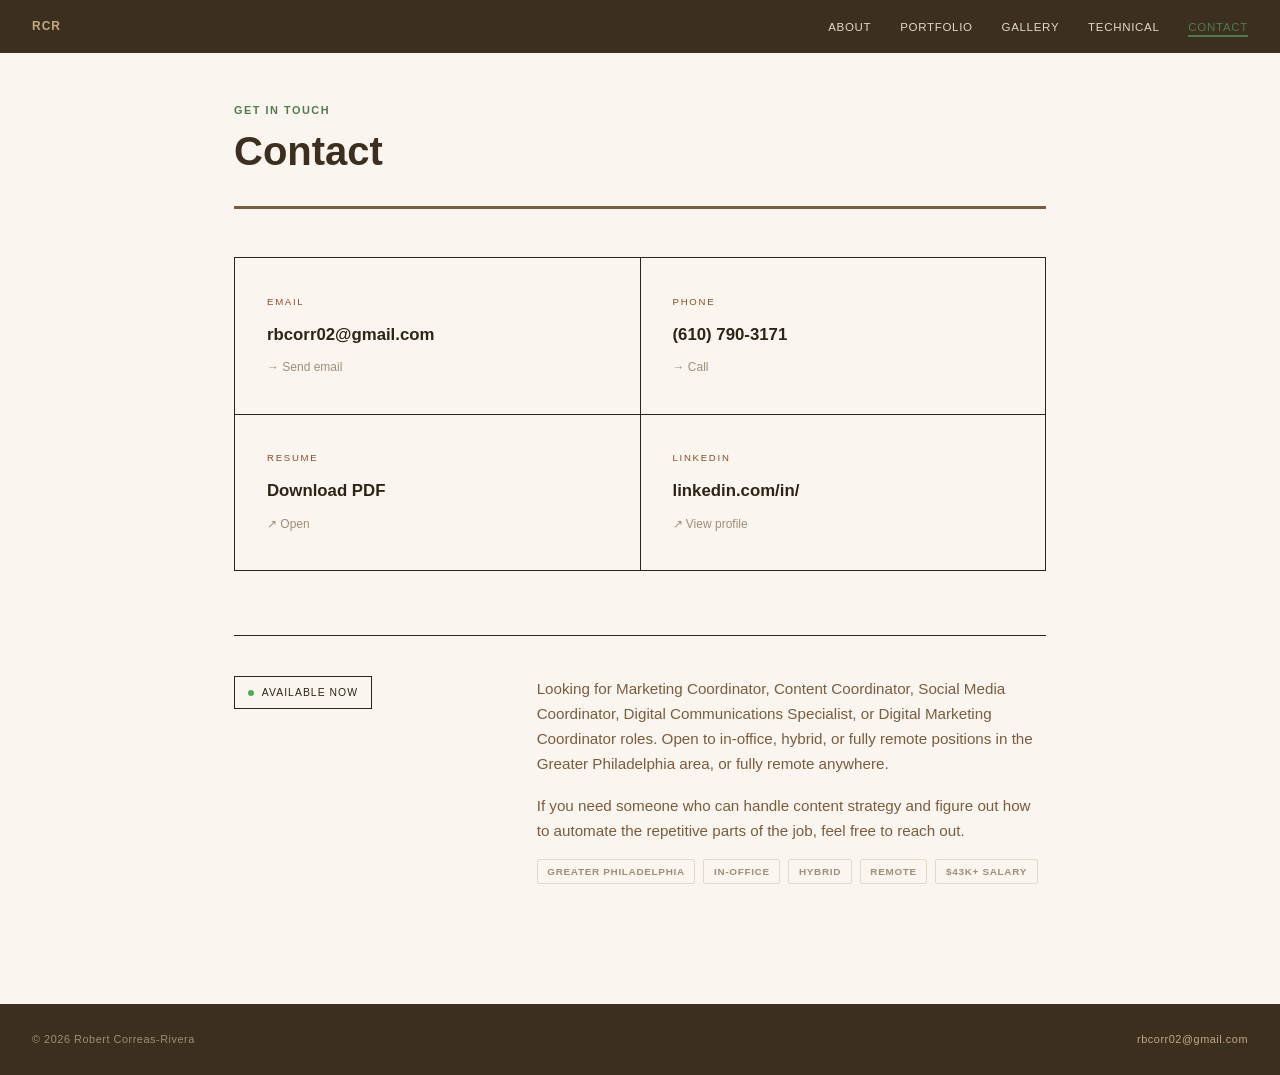
==== contact.html @ 6defd9c9 "Add files via upload" ====
<!DOCTYPE html>
<html lang="en">
<head>
  <meta charset="UTF-8">
  <meta name="viewport" content="width=device-width, initial-scale=1.0">
  <title>Contact — Robert Correas-Rivera</title>
  <link rel="stylesheet" href="style.css">
  <style>
    .contact-grid {
      display: grid;
      grid-template-columns: 1fr 1fr;
      gap: 1px;
      background: var(--bark);
      border: 1.5px solid var(--bark);
      margin-bottom: 4rem;
    }

    .contact-card {
      background: var(--cream);
      padding: 2.2rem 2rem;
      text-decoration: none;
      color: var(--bark);
      display: block;
      transition: background 0.15s;
    }

    .contact-card:hover {
      background: var(--bark);
      color: var(--cream);
    }

    .contact-card:hover .cc-label { color: var(--rust); }
    .contact-card:hover .cc-arrow { color: var(--rust); }

    .cc-label {
      font-family: Verdana, Geneva, Tahoma, sans-serif;
      font-size: 0.6rem;
      letter-spacing: 0.18em;
      text-transform: uppercase;
      color: var(--rust);
      display: block;
      margin-bottom: 0.6rem;
    }

    .cc-value {
      font-size: 1.05rem;
      font-weight: 700;
      display: block;
      margin-bottom: 0.3rem;
      word-break: break-all;
    }

    .cc-arrow {
      font-family: Verdana, Geneva, Tahoma, sans-serif;
      font-size: 0.75rem;
      color: var(--stone);
    }

    .availability {
      border-top: 1.5px solid var(--bark);
      padding: 2.5rem 0;
      display: grid;
      grid-template-columns: 1fr 2fr;
      gap: 3rem;
      margin-bottom: 4rem;
    }

    .availability h2 {
      font-size: 1.2rem;
      font-weight: 700;
      line-height: 1.2;
    }

    .availability p {
      font-size: 0.95rem;
      color: var(--clay);
      line-height: 1.65;
      margin-bottom: 1rem;
    }

    .status-pill {
      display: inline-flex;
      align-items: center;
      gap: 0.5rem;
      font-family: Verdana, Geneva, Tahoma, sans-serif;
      font-size: 0.65rem;
      letter-spacing: 0.1em;
      text-transform: uppercase;
      border: 1.5px solid var(--bark);
      padding: 0.4rem 0.8rem;
      margin-bottom: 1.5rem;
    }

    .status-dot {
      width: 6px;
      height: 6px;
      border-radius: 50%;
      background: #4caf50;
      animation: pulse 2s infinite;
    }

    @keyframes pulse {
      0%, 100% { opacity: 1; }
      50% { opacity: 0.4; }
    }

    .prefs {
      display: flex;
      flex-wrap: wrap;
      gap: 0.5rem;
      margin-top: 0.8rem;
    }

    @media (max-width: 600px) {
      .contact-grid { grid-template-columns: 1fr; }
      .availability { grid-template-columns: 1fr; gap: 1.2rem; }
    }
  </style>
</head>
<body>

<nav>
  <a href="index.html" class="nav-name">RCR</a>
  <ul class="nav-links">
    <li><a href="index.html">About</a></li>
    <li><a href="portfolio.html">Portfolio</a></li>
    <li><a href="gallery.html">Gallery</a></li>
    <li><a href="technical.html">Technical</a></li>
    <li><a href="contact.html" class="active">Contact</a></li>
  </ul>
</nav>

<div class="container">

  <div class="page-header">
    <p class="eyebrow">Get in Touch</p>
    <h1>Contact</h1>
  </div>

  <div class="contact-grid">
    <a href="mailto:rbcorr02@gmail.com" class="contact-card">
      <span class="cc-label">Email</span>
      <span class="cc-value">rbcorr02@gmail.com</span>
      <span class="cc-arrow">→ Send email</span>
    </a>
    <a href="tel:6107903171" class="contact-card">
      <span class="cc-label">Phone</span>
      <span class="cc-value">(610) 790-3171</span>
      <span class="cc-arrow">→ Call</span>
    </a>
    <a href="Robert_C-R_Resume.pdf" target="_blank" class="contact-card">
      <span class="cc-label">Resume</span>
      <span class="cc-value">Download PDF</span>
      <span class="cc-arrow">↗ Open</span>
    </a>
    <a href="https://www.linkedin.com/in/" target="_blank" class="contact-card">
      <!-- Update the href with your actual LinkedIn URL -->
      <span class="cc-label">LinkedIn</span>
      <span class="cc-value">linkedin.com/in/</span>
      <span class="cc-arrow">↗ View profile</span>
    </a>
  </div>

  <div class="availability">
    <div>
      <div class="status-pill">
        <span class="status-dot"></span>
        Available now
      </div>
    </div>
    <div>
      <p>
        Looking for Marketing Coordinator, Content Coordinator, Social Media Coordinator,
        Digital Communications Specialist, or Digital Marketing Coordinator roles.
        Open to in-office, hybrid, or fully remote positions in the Greater Philadelphia area,
        or fully remote anywhere.
      </p>
      <p>
        If you need someone who can handle content strategy and figure out how to automate
        the repetitive parts of the job, feel free to reach out.
      </p>
      <div class="prefs">
        <span class="tag light">Greater Philadelphia</span>
        <span class="tag light">In-Office</span>
        <span class="tag light">Hybrid</span>
        <span class="tag light">Remote</span>
        <span class="tag light">$43K+ salary</span>
      </div>
    </div>
  </div>

</div>

<footer>
  <span>© 2026 Robert Correas-Rivera</span>
  <a href="mailto:rbcorr02@gmail.com">rbcorr02@gmail.com</a>
</footer>

</body>
</html>
---- style.css ----
*, *::before, *::after { box-sizing: border-box; margin: 0; padding: 0; }

:root {
  --bark:    #2c2416;
  --soil:    #3d2f1f;
  --clay:    #7a5c3e;
  --sand:    #c4a882;
  --linen:   #f0e8d8;
  --cream:   #faf6ef;
  --sage:    #6b7c5c;
  --forest:  #3a5c38;
  --moss:    #527a4f;
  --rust:    #8b4a2b;
  --stone:   #9e8e7a;
  --fog:     #e2d8c8;
}

html { scroll-behavior: smooth; }

body {
  background: var(--cream);
  color: var(--bark);
  font-family: Verdana, Geneva, Tahoma, sans-serif;
  font-size: 14px;
  line-height: 1.75;
  min-height: 100vh;
}

/* ── NAV ── */
nav {
  background: var(--soil);
  padding: 0.9rem 2rem;
  display: flex;
  align-items: center;
  justify-content: space-between;
  position: sticky;
  top: 0;
  z-index: 100;
}

.nav-name {
  font-size: 0.75rem;
  font-weight: bold;
  letter-spacing: 0.08em;
  text-transform: uppercase;
  text-decoration: none;
  color: var(--sand);
}

.nav-links {
  display: flex;
  gap: 1.8rem;
  list-style: none;
}

.nav-links a {
  font-size: 0.72rem;
  letter-spacing: 0.06em;
  text-transform: uppercase;
  text-decoration: none;
  color: var(--fog);
  transition: color 0.15s;
}

.nav-links a:hover { color: var(--sand); }
.nav-links a.active { color: var(--moss); border-bottom: 2px solid var(--moss); padding-bottom: 2px; }

/* ── CONTAINER ── */
.container {
  max-width: 860px;
  margin: 0 auto;
  padding: 0 1.5rem;
}

/* ── PAGE HEADER ── */
.page-header {
  padding: 3rem 0 2rem;
  border-bottom: 3px solid var(--clay);
  margin-bottom: 3rem;
}

.page-header .eyebrow {
  font-size: 0.68rem;
  letter-spacing: 0.14em;
  text-transform: uppercase;
  color: var(--moss);
  margin-bottom: 0.5rem;
  font-weight: bold;
}

.page-header h1 {
  font-size: clamp(1.6rem, 5vw, 2.5rem);
  font-weight: bold;
  color: var(--soil);
  line-height: 1.15;
}

/* ── SECTION LABEL ── */
.section-label {
  font-size: 0.65rem;
  letter-spacing: 0.14em;
  text-transform: uppercase;
  color: var(--forest);
  font-weight: bold;
  margin-bottom: 0.9rem;
}

/* ── TAGS ── */
.tag {
  font-size: 0.62rem;
  letter-spacing: 0.07em;
  text-transform: uppercase;
  background: var(--forest);
  color: var(--cream);
  padding: 0.2rem 0.6rem;
  border-radius: 2px;
  font-weight: bold;
}

.tag.light {
  background: transparent;
  color: var(--stone);
  border: 1px solid var(--fog);
}

/* ── FOOTER ── */
footer {
  background: var(--soil);
  padding: 1.6rem 2rem;
  margin-top: 5rem;
  display: flex;
  justify-content: space-between;
  align-items: center;
  flex-wrap: wrap;
  gap: 0.8rem;
}

footer span {
  font-size: 0.68rem;
  color: var(--stone);
  letter-spacing: 0.05em;
}

footer a {
  font-size: 0.68rem;
  color: var(--sand);
  text-decoration: none;
  letter-spacing: 0.05em;
}

footer a:hover { color: var(--cream); }

/* ── RESPONSIVE NAV ── */
@media (max-width: 540px) {
  nav { padding: 0.8rem 1rem; }
  .nav-links { gap: 1rem; }
  .nav-links a { font-size: 0.62rem; }
}
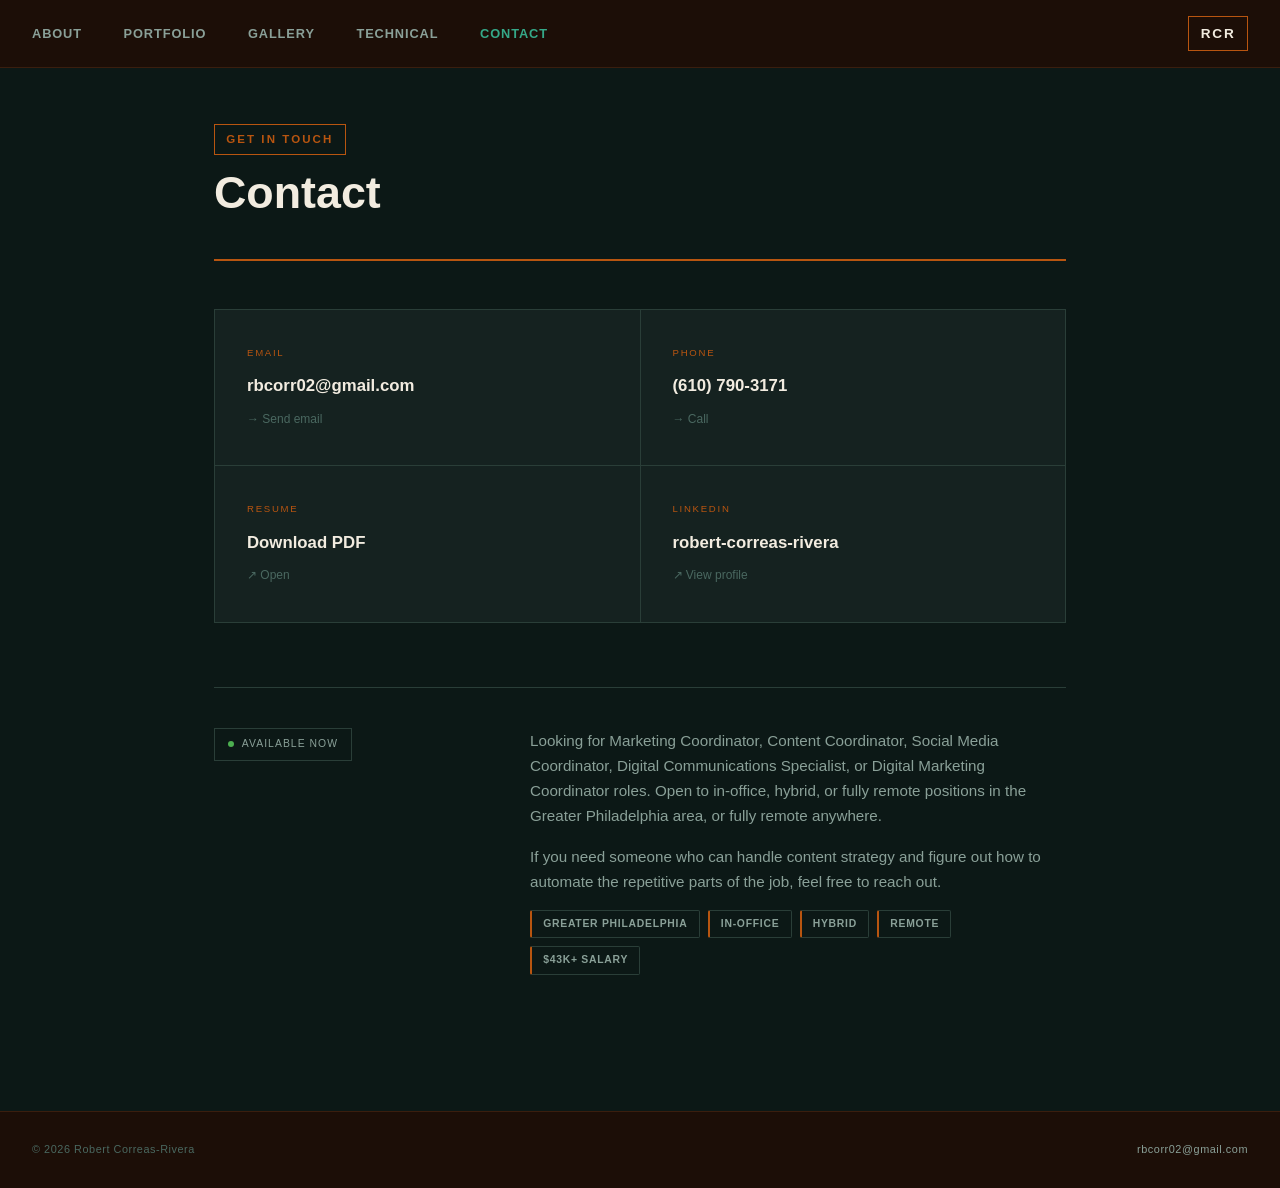
==== commit 29b4441a: "Revamped portfolio" ====
--- a/contact.html
+++ b/contact.html
@@ -10,36 +10,33 @@
       display: grid;
       grid-template-columns: 1fr 1fr;
       gap: 1px;
-      background: var(--bark);
-      border: 1.5px solid var(--bark);
+      background: var(--border);
+      border: 1px solid var(--border);
       margin-bottom: 4rem;
     }
 
     .contact-card {
-      background: var(--cream);
+      background: var(--surface);
       padding: 2.2rem 2rem;
       text-decoration: none;
-      color: var(--bark);
+      color: var(--text);
       display: block;
       transition: background 0.15s;
     }
 
-    .contact-card:hover {
-      background: var(--bark);
-      color: var(--cream);
-    }
-
-    .contact-card:hover .cc-label { color: var(--rust); }
-    .contact-card:hover .cc-arrow { color: var(--rust); }
+    .contact-card:hover { background: var(--surface2); }
+    .contact-card:hover .cc-label { color: var(--orange2); }
+    .contact-card:hover .cc-arrow { color: var(--orange); }
 
     .cc-label {
       font-family: Verdana, Geneva, Tahoma, sans-serif;
       font-size: 0.6rem;
       letter-spacing: 0.18em;
       text-transform: uppercase;
-      color: var(--rust);
+      color: var(--orange);
       display: block;
       margin-bottom: 0.6rem;
+      transition: color 0.15s;
     }
 
     .cc-value {
@@ -53,11 +50,12 @@
     .cc-arrow {
       font-family: Verdana, Geneva, Tahoma, sans-serif;
       font-size: 0.75rem;
-      color: var(--stone);
+      color: var(--text3);
+      transition: color 0.15s;
     }
 
     .availability {
-      border-top: 1.5px solid var(--bark);
+      border-top: 1px solid var(--border);
       padding: 2.5rem 0;
       display: grid;
       grid-template-columns: 1fr 2fr;
@@ -69,11 +67,12 @@
       font-size: 1.2rem;
       font-weight: 700;
       line-height: 1.2;
+      color: var(--text);
     }
 
     .availability p {
       font-size: 0.95rem;
-      color: var(--clay);
+      color: var(--text2);
       line-height: 1.65;
       margin-bottom: 1rem;
     }
@@ -86,9 +85,10 @@
       font-size: 0.65rem;
       letter-spacing: 0.1em;
       text-transform: uppercase;
-      border: 1.5px solid var(--bark);
+      border: 1px solid var(--border);
       padding: 0.4rem 0.8rem;
       margin-bottom: 1.5rem;
+      color: var(--text2);
     }
 
     .status-dot {
@@ -141,25 +141,25 @@
     <a href="mailto:rbcorr02@gmail.com" class="contact-card">
       <span class="cc-label">Email</span>
       <span class="cc-value">rbcorr02@gmail.com</span>
-      <span class="cc-arrow">→ Send email</span>
+      <span class="cc-arrow">&#8594; Send email</span>
     </a>
     <a href="tel:6107903171" class="contact-card">
       <span class="cc-label">Phone</span>
       <span class="cc-value">(610) 790-3171</span>
-      <span class="cc-arrow">→ Call</span>
+      <span class="cc-arrow">&#8594; Call</span>
     </a>
     <a href="Robert_C-R_Resume.pdf" target="_blank" class="contact-card">
       <span class="cc-label">Resume</span>
       <span class="cc-value">Download PDF</span>
-      <span class="cc-arrow">↗ Open</span>
-    </a>
-    <a href="https://www.linkedin.com/in/" target="_blank" class="contact-card">
-      <!-- Update the href with your actual LinkedIn URL -->
+      <span class="cc-arrow">&#8599; Open</span>
+    </a>
+    <a href="https://www.linkedin.com/in/robert-correas-rivera-154362229/" target="_blank" class="contact-card">
       <span class="cc-label">LinkedIn</span>
-      <span class="cc-value">linkedin.com/in/</span>
-      <span class="cc-arrow">↗ View profile</span>
+      <span class="cc-value">robert-correas-rivera</span>
+      <span class="cc-arrow">&#8599; View profile</span>
     </a>
   </div>
+
 
   <div class="availability">
     <div>
@@ -192,7 +192,7 @@
 </div>
 
 <footer>
-  <span>© 2026 Robert Correas-Rivera</span>
+  <span>&copy; 2026 Robert Correas-Rivera</span>
   <a href="mailto:rbcorr02@gmail.com">rbcorr02@gmail.com</a>
 </footer>
 
--- a/style.css
+++ b/style.css
@@ -1,25 +1,24 @@
 *, *::before, *::after { box-sizing: border-box; margin: 0; padding: 0; }
 
 :root {
-  --bark:    #2c2416;
-  --soil:    #3d2f1f;
-  --clay:    #7a5c3e;
-  --sand:    #c4a882;
-  --linen:   #f0e8d8;
-  --cream:   #faf6ef;
-  --sage:    #6b7c5c;
-  --forest:  #3a5c38;
-  --moss:    #527a4f;
-  --rust:    #8b4a2b;
-  --stone:   #9e8e7a;
-  --fog:     #e2d8c8;
+  --bg:       #0c1816;
+  --surface:  #152220;
+  --surface2: #1e2e2a;
+  --border:   #2a3e38;
+  --orange:   #b85510;
+  --orange2:  #cc6a1e;
+  --green:    #2a8870;
+  --green2:   #35a888;
+  --text:     #f2ece0;
+  --text2:    #8aa098;
+  --text3:    #4a6860;
 }
 
 html { scroll-behavior: smooth; }
 
 body {
-  background: var(--cream);
-  color: var(--bark);
+  background: var(--bg);
+  color: var(--text);
   font-family: Verdana, Geneva, Tahoma, sans-serif;
   font-size: 14px;
   line-height: 1.75;
@@ -28,106 +27,124 @@
 
 /* ── NAV ── */
 nav {
-  background: var(--soil);
-  padding: 0.9rem 2rem;
+  background: #1c0e07;
+  padding: 1rem 2rem;
   display: flex;
   align-items: center;
   justify-content: space-between;
   position: sticky;
   top: 0;
   z-index: 100;
+  border-bottom: 1px solid #3a1e0e;
 }
 
+.nav-name { order: 2; }
+.nav-links { order: 1; }
+
 .nav-name {
-  font-size: 0.75rem;
-  font-weight: bold;
-  letter-spacing: 0.08em;
+  font-size: 0.85rem;
+  font-weight: 900;
+  letter-spacing: 0.14em;
   text-transform: uppercase;
   text-decoration: none;
-  color: var(--sand);
+  color: var(--text);
+  border: 1.5px solid var(--orange);
+  padding: 0.3rem 0.7rem;
 }
 
 .nav-links {
   display: flex;
-  gap: 1.8rem;
+  gap: 2.6rem;
   list-style: none;
 }
 
 .nav-links a {
-  font-size: 0.72rem;
-  letter-spacing: 0.06em;
+  font-size: 0.8rem;
+  font-weight: bold;
+  letter-spacing: 0.07em;
   text-transform: uppercase;
   text-decoration: none;
-  color: var(--fog);
+  color: var(--text2);
   transition: color 0.15s;
 }
 
-.nav-links a:hover { color: var(--sand); }
-.nav-links a.active { color: var(--moss); border-bottom: 2px solid var(--moss); padding-bottom: 2px; }
+.nav-links a:hover { color: var(--text); }
+.nav-links a.active { color: var(--green2); }
 
 /* ── CONTAINER ── */
 .container {
-  max-width: 860px;
+  max-width: 900px;
   margin: 0 auto;
   padding: 0 1.5rem;
 }
 
+
 /* ── PAGE HEADER ── */
 .page-header {
-  padding: 3rem 0 2rem;
-  border-bottom: 3px solid var(--clay);
+  padding: 3.5rem 0 2.5rem;
+  border-bottom: 2px solid var(--orange);
   margin-bottom: 3rem;
 }
 
 .page-header .eyebrow {
-  font-size: 0.68rem;
-  letter-spacing: 0.14em;
+  font-size: 0.72rem;
+  letter-spacing: 0.18em;
   text-transform: uppercase;
-  color: var(--moss);
-  margin-bottom: 0.5rem;
+  color: var(--orange);
+  margin-bottom: 0.8rem;
   font-weight: bold;
+  display: inline-block;
+  border: 1.5px solid var(--orange);
+  padding: 0.25rem 0.7rem;
 }
 
 .page-header h1 {
-  font-size: clamp(1.6rem, 5vw, 2.5rem);
+  font-size: clamp(1.8rem, 5vw, 2.8rem);
   font-weight: bold;
-  color: var(--soil);
+  color: var(--text);
   line-height: 1.15;
 }
 
 /* ── SECTION LABEL ── */
 .section-label {
-  font-size: 0.65rem;
+  font-size: 0.68rem;
   letter-spacing: 0.14em;
   text-transform: uppercase;
-  color: var(--forest);
+  color: #0c1816;
   font-weight: bold;
-  margin-bottom: 0.9rem;
+  margin-bottom: 1.4rem;
+  background: var(--orange);
+  display: inline-block;
+  padding: 0.35rem 0.9rem;
 }
 
 /* ── TAGS ── */
 .tag {
-  font-size: 0.62rem;
+  font-size: 0.65rem;
   letter-spacing: 0.07em;
   text-transform: uppercase;
-  background: var(--forest);
-  color: var(--cream);
-  padding: 0.2rem 0.6rem;
+  background: var(--green);
+  color: var(--text);
+  padding: 0.25rem 0.7rem;
   border-radius: 2px;
   font-weight: bold;
+  border: 1.5px solid var(--orange);
 }
 
 .tag.light {
   background: transparent;
-  color: var(--stone);
-  border: 1px solid var(--fog);
+  color: var(--text2);
+  border: 1px solid var(--border);
+  border-left: 2px solid var(--orange);
+  font-weight: bold;
 }
 
 /* ── FOOTER ── */
 footer {
-  background: var(--soil);
-  padding: 1.6rem 2rem;
-  margin-top: 5rem;
+  background: #1c0e07;
+  border-top: 1px solid #3a1e0e;
+  padding: 1.8rem 2rem;
+  margin-top: 6rem;
   display: flex;
   justify-content: space-between;
   align-items: center;
@@ -137,22 +154,22 @@
 
 footer span {
   font-size: 0.68rem;
-  color: var(--stone);
+  color: var(--text3);
   letter-spacing: 0.05em;
 }
 
 footer a {
   font-size: 0.68rem;
-  color: var(--sand);
+  color: var(--text2);
   text-decoration: none;
   letter-spacing: 0.05em;
 }
 
-footer a:hover { color: var(--cream); }
+footer a:hover { color: var(--orange); }
 
 /* ── RESPONSIVE NAV ── */
 @media (max-width: 540px) {
-  nav { padding: 0.8rem 1rem; }
-  .nav-links { gap: 1rem; }
-  .nav-links a { font-size: 0.62rem; }
+  nav { padding: 0.9rem 1rem; }
+  .nav-links { gap: 1.4rem; }
+  .nav-links a { font-size: 0.68rem; }
 }
